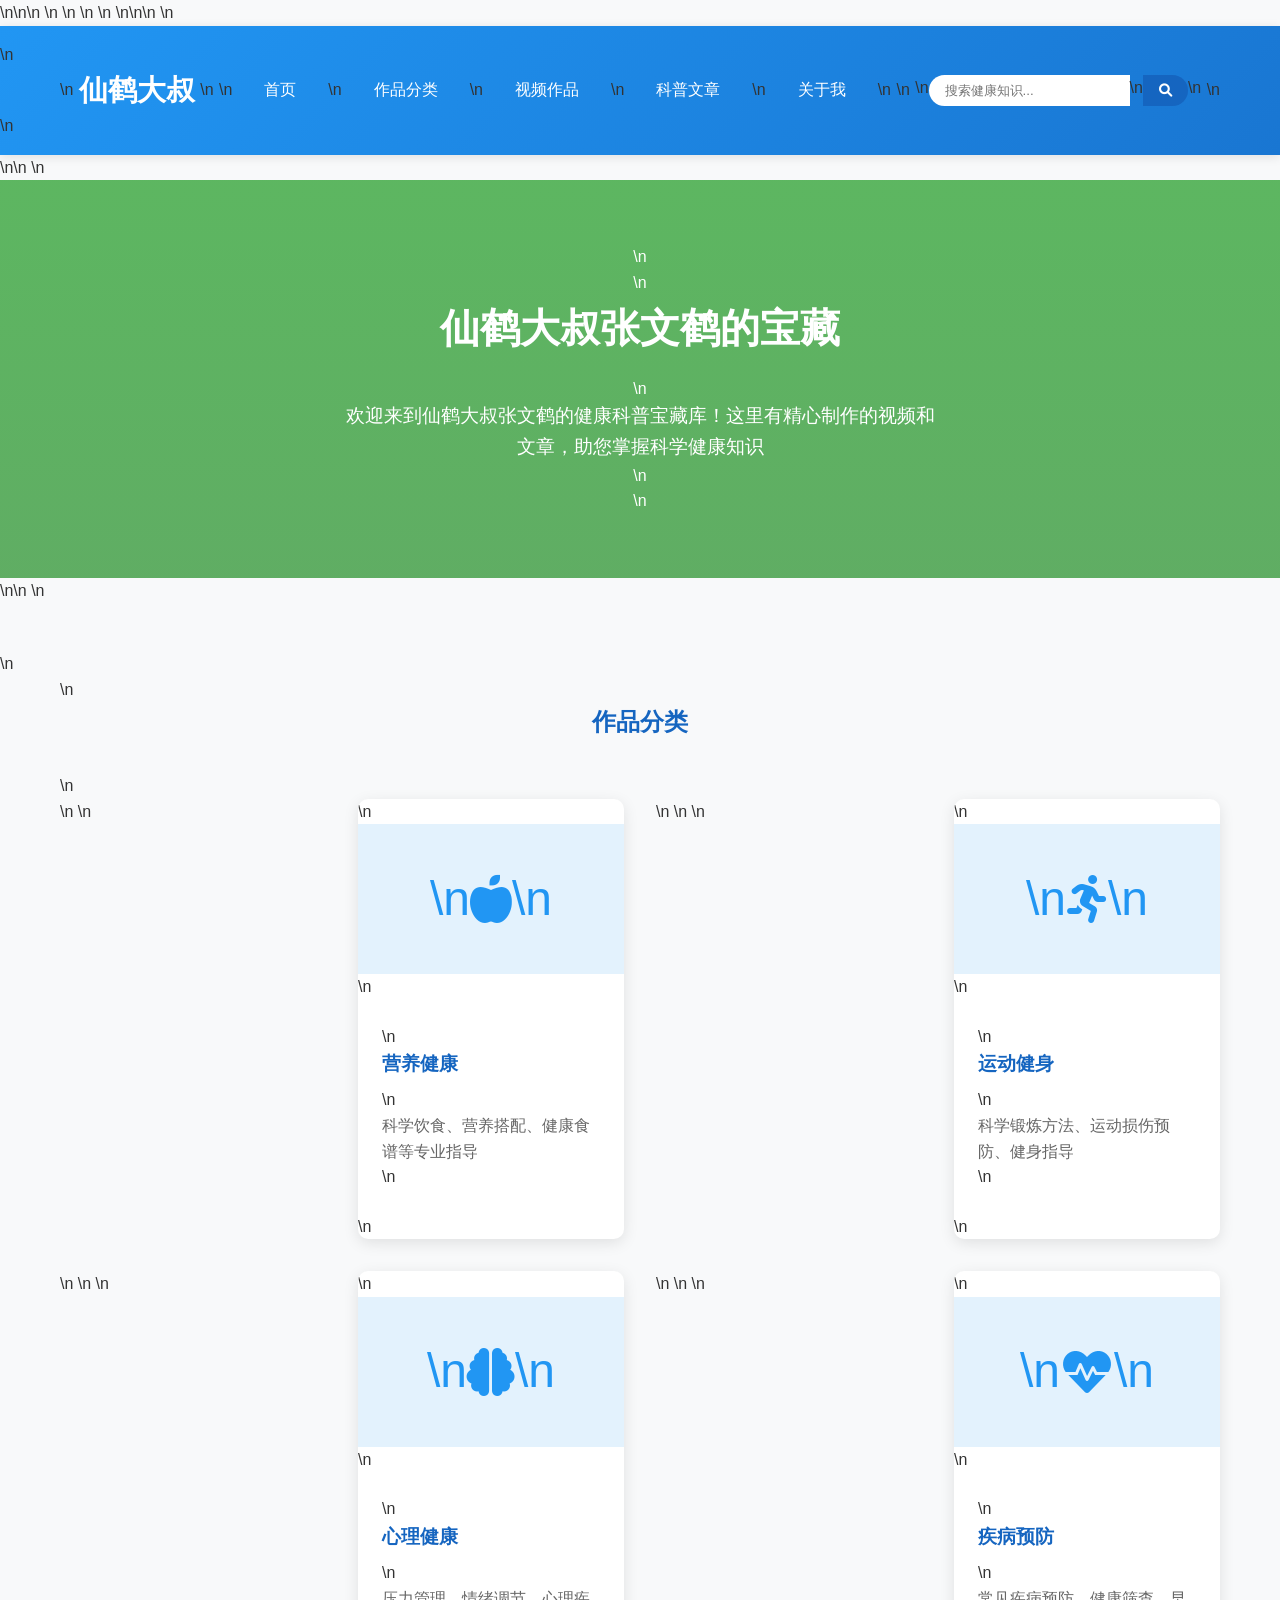
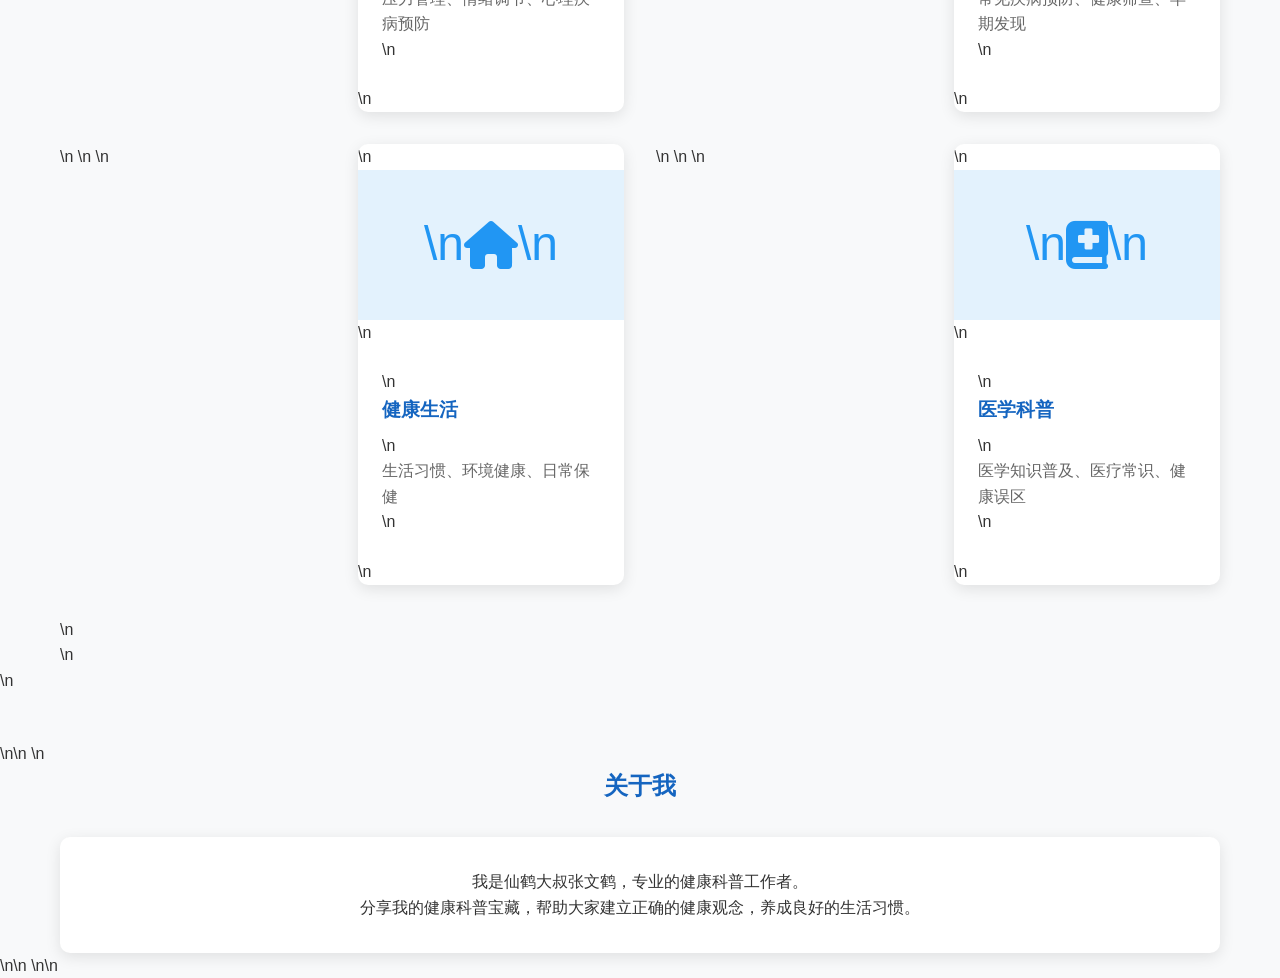
==== index.html @ c6a17303 "Initial commit - 仙鹤大叔张文鹤的宝藏网站" ====
﻿<!DOCTYPE html>\n<html lang="zh-CN">\n<head>\n    <meta charset="UTF-8">\n    <meta name="viewport" content="width=device-width, initial-scale=1.0">\n    <title>仙鹤大叔张文鹤的宝藏 - 健康科普知识宝库</title>\n    <link rel="stylesheet" href="css/style.css">\n    <link rel="stylesheet" href="https://cdnjs.cloudflare.com/ajax/libs/font-awesome/6.0.0/css/all.min.css">\n</head>\n<body>\n    <!-- 导航栏 -->\n    <nav class="navbar">\n        <div class="container navbar-container">\n            <a href="#" class="logo">仙鹤大叔</a>\n            <ul class="nav-menu">\n                <li><a href="#hero">首页</a></li>\n                <li><a href="#categories">作品分类</a></li>\n                <li><a href="pages/videos.html">视频作品</a></li>\n                <li><a href="pages/articles.html">科普文章</a></li>\n                <li><a href="#about">关于我</a></li>\n            </ul>\n            <form class="search-box">\n                <input type="text" class="search-input" placeholder="搜索健康知识...">\n                <button type="submit" class="search-btn"><i class="fas fa-search"></i></button>\n            </form>\n        </div>\n    </nav>\n\n    <!-- 英雄区域 -->\n    <section class="hero" id="hero">\n        <div class="container">\n            <h1>仙鹤大叔张文鹤的宝藏</h1>\n            <p>欢迎来到仙鹤大叔张文鹤的健康科普宝藏库！这里有精心制作的视频和文章，助您掌握科学健康知识</p>\n        </div>\n    </section>\n\n    <!-- 作品分类展示区域 -->\n    <section class="categories" id="categories">\n        <div class="container">\n            <h2 class="section-title">作品分类</h2>\n            <div class="categories-grid">\n                <!-- 营养分类 -->\n                <div class="category-card">\n                    <div class="category-img">\n                        <i class="fas fa-apple-alt"></i>\n                    </div>\n                    <div class="category-content">\n                        <h3>营养健康</h3>\n                        <p>科学饮食、营养搭配、健康食谱等专业指导</p>\n                    </div>\n                </div>\n                \n                <!-- 运动分类 -->\n                <div class="category-card">\n                    <div class="category-img">\n                        <i class="fas fa-running"></i>\n                    </div>\n                    <div class="category-content">\n                        <h3>运动健身</h3>\n                        <p>科学锻炼方法、运动损伤预防、健身指导</p>\n                    </div>\n                </div>\n                \n                <!-- 心理健康分类 -->\n                <div class="category-card">\n                    <div class="category-img">\n                        <i class="fas fa-brain"></i>\n                    </div>\n                    <div class="category-content">\n                        <h3>心理健康</h3>\n                        <p>压力管理、情绪调节、心理疾病预防</p>\n                    </div>\n                </div>\n                \n                <!-- 疾病预防分类 -->\n                <div class="category-card">\n                    <div class="category-img">\n                        <i class="fas fa-heartbeat"></i>\n                    </div>\n                    <div class="category-content">\n                        <h3>疾病预防</h3>\n                        <p>常见疾病预防、健康筛查、早期发现</p>\n                    </div>\n                </div>\n                \n                <!-- 健康生活分类 -->\n                <div class="category-card">\n                    <div class="category-img">\n                        <i class="fas fa-home"></i>\n                    </div>\n                    <div class="category-content">\n                        <h3>健康生活</h3>\n                        <p>生活习惯、环境健康、日常保健</p>\n                    </div>\n                </div>\n                \n                <!-- 其他分类 -->\n                <div class="category-card">\n                    <div class="category-img">\n                        <i class="fas fa-book-medical"></i>\n                    </div>\n                    <div class="category-content">\n                        <h3>医学科普</h3>\n                        <p>医学知识普及、医疗常识、健康误区</p>\n                    </div>\n                </div>\n            </div>\n        </div>\n    </section>\n\n    <!-- 关于我区域 -->\n    <section class="about" id="about"><div class="container"><h2 class="section-title">关于我</h2><div style="text-align: center; padding: 2rem; background: white; border-radius: 10px; box-shadow: 0 4px 15px rgba(0,0,0,0.1);"><p>我是仙鹤大叔张文鹤，专业的健康科普工作者。</p><p>分享我的健康科普宝藏，帮助大家建立正确的健康观念，养成良好的生活习惯。</p></div></div></section>\n\n    <script src="js/main.js"></script>\n</body>\n</html>
---- css/style.css ----
﻿/* 健康科普网站基础样式 */ * { margin: 0; padding: 0; box-sizing: border-box; } body { font-family: 'Microsoft YaHei', Arial, sans-serif; line-height: 1.6; color: #333; background-color: #f8f9fa; } .container { width: 100%; max-width: 1200px; margin: 0 auto; padding: 0 20px; } /* 导航栏样式 */ .navbar { background: linear-gradient(135deg, #2196F3, #1976D2); padding: 1rem 0; position: sticky; top: 0; z-index: 1000; box-shadow: 0 2px 10px rgba(0,0,0,0.1); } .navbar-container { display: flex; justify-content: space-between; align-items: center; } .logo { color: white; font-size: 1.8rem; font-weight: bold; text-decoration: none; } .nav-menu { display: flex; list-style: none; gap: 2rem; } .nav-menu a { color: white; text-decoration: none; font-weight: 500; transition: color 0.3s ease; } .nav-menu a:hover { color: #e3f2fd; } .search-box { display: flex; } .search-input { padding: 0.5rem 1rem; border: none; border-radius: 20px 0 0 20px; outline: none; } .search-btn { background: #1565C0; color: white; border: none; padding: 0.5rem 1rem; border-radius: 0 20px 20px 0; cursor: pointer; } /* 英雄区域 */ .hero { background: linear-gradient(rgba(76, 175, 80, 0.9), rgba(69, 160, 73, 0.85)), url('https://images.unsplash.com/photo-1576091160550-2173dba999ef?ixlib=rb-4.0.3') center/cover; color: white; text-align: center; padding: 4rem 0; } .hero h1 { font-size: 2.5rem; margin-bottom: 1rem; } .hero p { font-size: 1.2rem; max-width: 600px; margin: 0 auto; } /* 分类展示区域 */ .categories { padding: 3rem 0; } .section-title { text-align: center; margin-bottom: 2rem; color: #1565C0; } .categories-grid { display: grid; grid-template-columns: repeat(auto-fit, minmax(250px, 1fr)); gap: 2rem; } .category-card { background: white; border-radius: 10px; overflow: hidden; box-shadow: 0 4px 15px rgba(0,0,0,0.1); transition: transform 0.3s ease, box-shadow 0.3s ease; } .category-card:hover { transform: translateY(-5px); box-shadow: 0 8px 25px rgba(0,0,0,0.15); } .category-img { height: 150px; background: #e3f2fd; display: flex; align-items: center; justify-content: center; color: #2196F3; font-size: 3rem; } .category-content { padding: 1.5rem; } .category-content h3 { margin-bottom: 0.5rem; color: #1565C0; } .category-content p { color: #666; } /* 响应式设计 */ @media (max-width: 768px) { .navbar-container { flex-direction: column; gap: 1rem; } .nav-menu { flex-wrap: wrap; justify-content: center; } .hero h1 { font-size: 2rem; } .hero p { font-size: 1rem; } } @media (max-width: 480px) { .categories-grid { grid-template-columns: 1fr; } .search-box { width: 100%; } .search-input, .search-btn { width: 100%; border-radius: 20px; } }
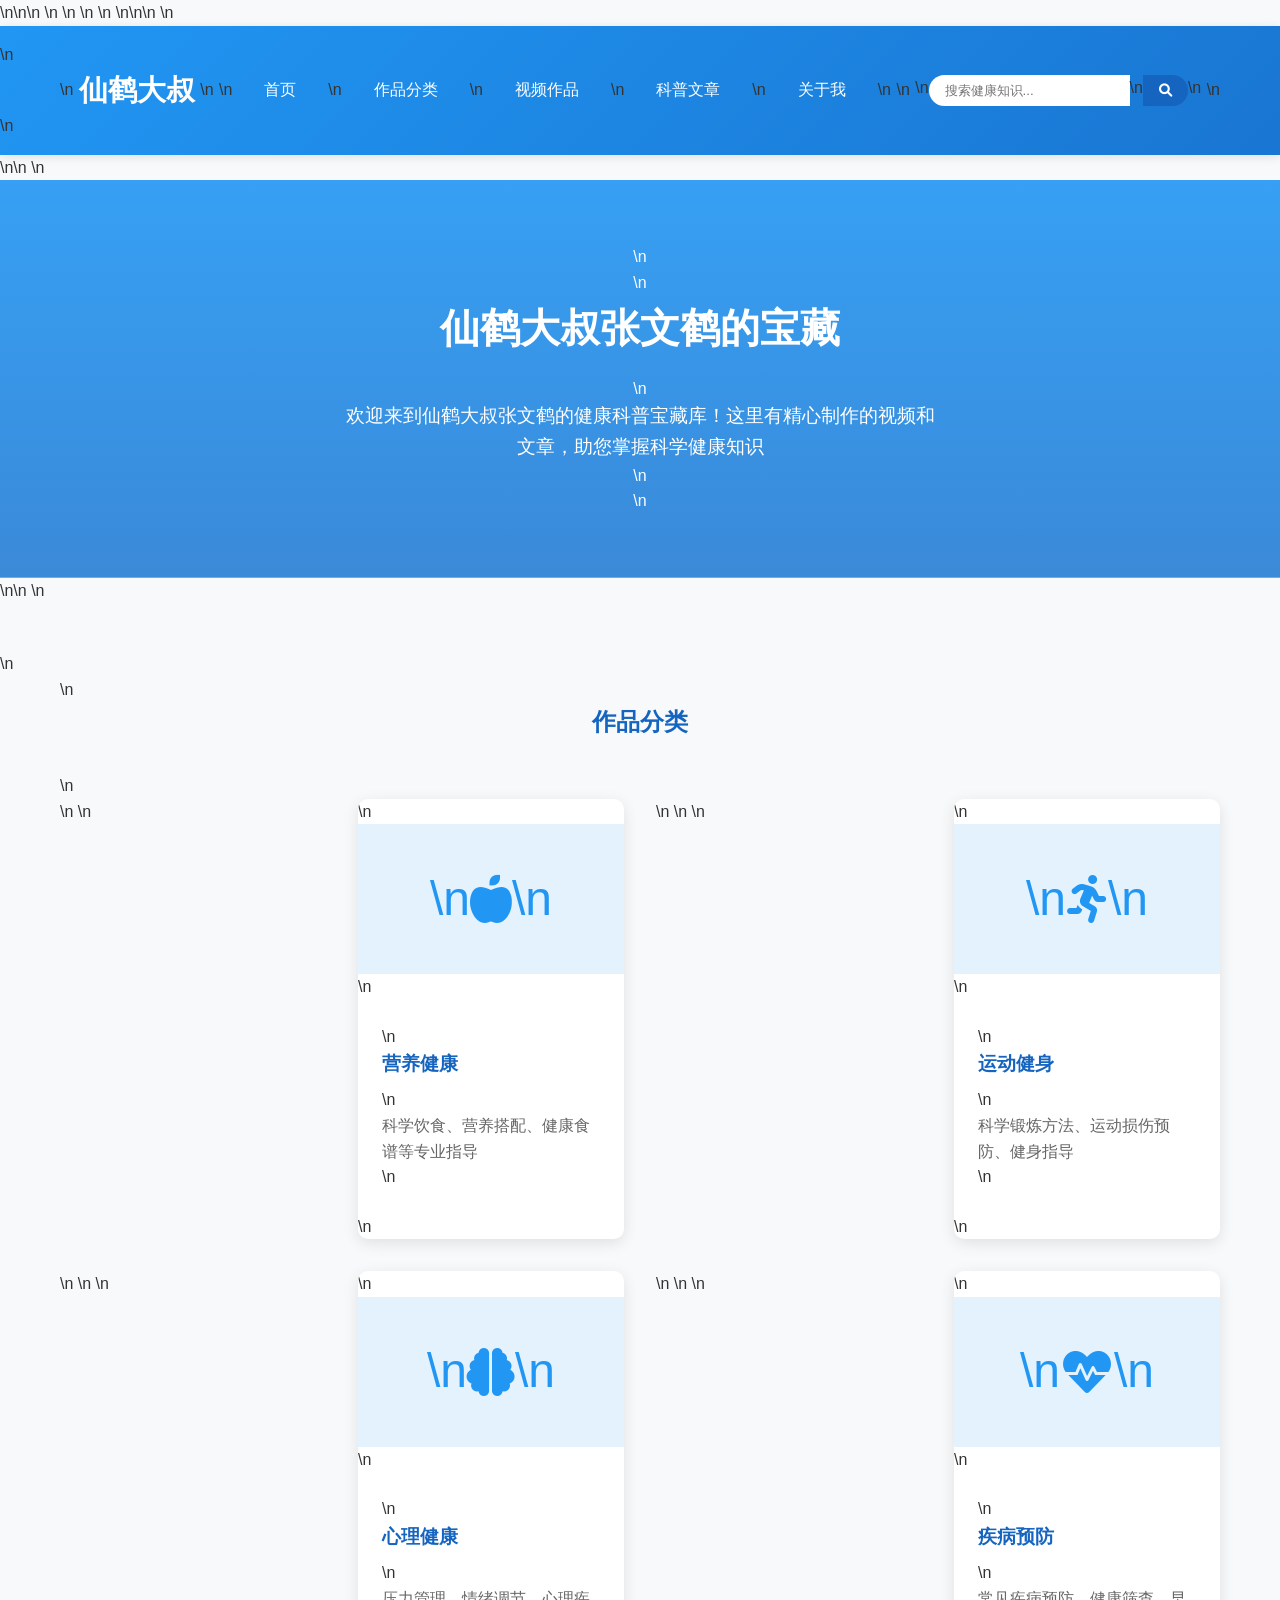
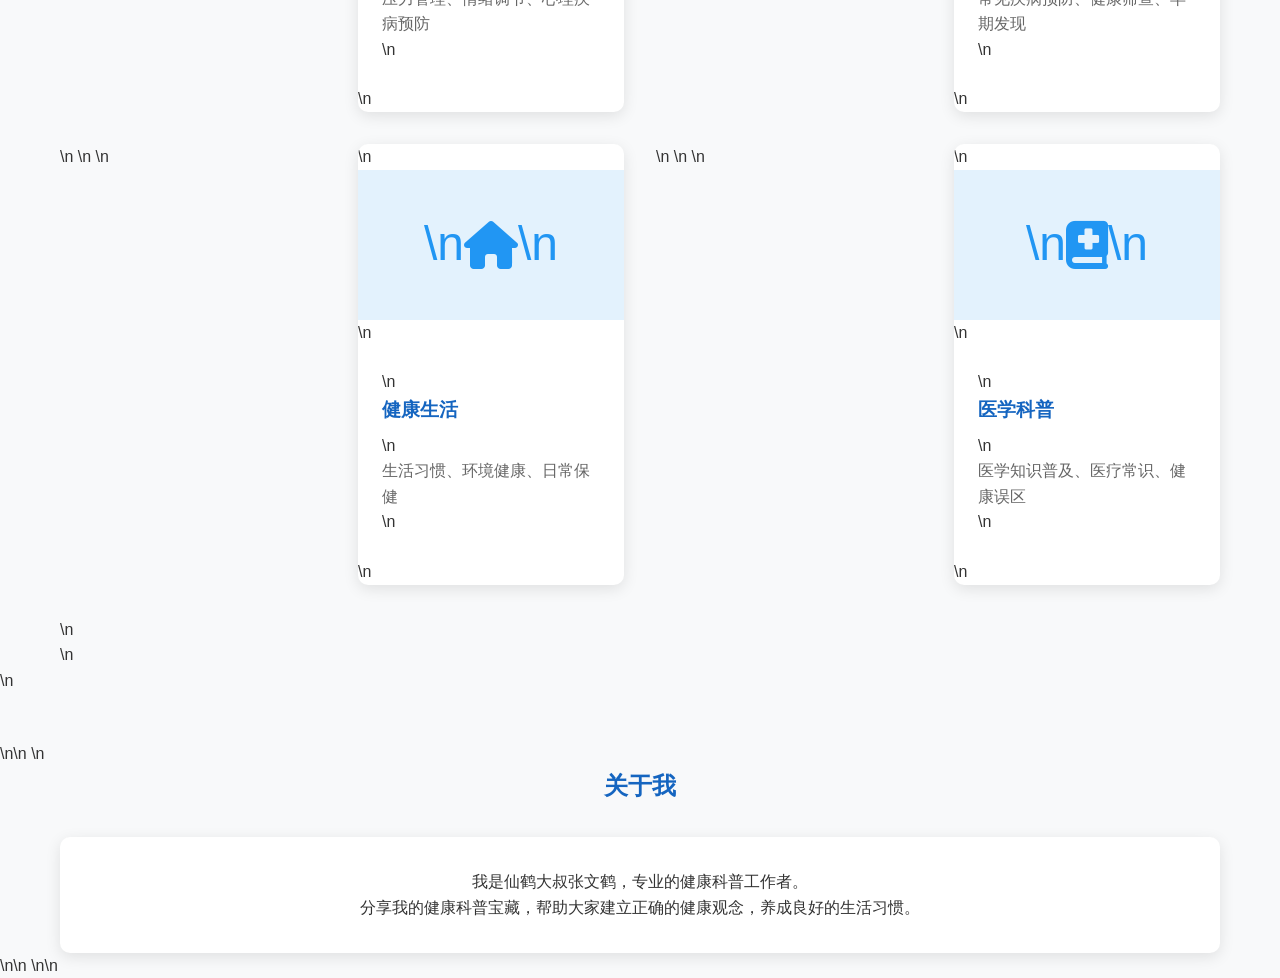
==== commit 69d3c21e: "Fix encoding issues and clean up乱码" ====
--- a/index.html
+++ b/index.html
@@ -3,3 +3,4 @@
 
 
 
+
--- a/css/style.css
+++ b/css/style.css
@@ -1,2 +1,3 @@
-﻿/* 健康科普网站基础样式 */ * { margin: 0; padding: 0; box-sizing: border-box; } body { font-family: 'Microsoft YaHei', Arial, sans-serif; line-height: 1.6; color: #333; background-color: #f8f9fa; } .container { width: 100%; max-width: 1200px; margin: 0 auto; padding: 0 20px; } /* 导航栏样式 */ .navbar { background: linear-gradient(135deg, #2196F3, #1976D2); padding: 1rem 0; position: sticky; top: 0; z-index: 1000; box-shadow: 0 2px 10px rgba(0,0,0,0.1); } .navbar-container { display: flex; justify-content: space-between; align-items: center; } .logo { color: white; font-size: 1.8rem; font-weight: bold; text-decoration: none; } .nav-menu { display: flex; list-style: none; gap: 2rem; } .nav-menu a { color: white; text-decoration: none; font-weight: 500; transition: color 0.3s ease; } .nav-menu a:hover { color: #e3f2fd; } .search-box { display: flex; } .search-input { padding: 0.5rem 1rem; border: none; border-radius: 20px 0 0 20px; outline: none; } .search-btn { background: #1565C0; color: white; border: none; padding: 0.5rem 1rem; border-radius: 0 20px 20px 0; cursor: pointer; } /* 英雄区域 */ .hero { background: linear-gradient(rgba(76, 175, 80, 0.9), rgba(69, 160, 73, 0.85)), url('https://images.unsplash.com/photo-1576091160550-2173dba999ef?ixlib=rb-4.0.3') center/cover; color: white; text-align: center; padding: 4rem 0; } .hero h1 { font-size: 2.5rem; margin-bottom: 1rem; } .hero p { font-size: 1.2rem; max-width: 600px; margin: 0 auto; } /* 分类展示区域 */ .categories { padding: 3rem 0; } .section-title { text-align: center; margin-bottom: 2rem; color: #1565C0; } .categories-grid { display: grid; grid-template-columns: repeat(auto-fit, minmax(250px, 1fr)); gap: 2rem; } .category-card { background: white; border-radius: 10px; overflow: hidden; box-shadow: 0 4px 15px rgba(0,0,0,0.1); transition: transform 0.3s ease, box-shadow 0.3s ease; } .category-card:hover { transform: translateY(-5px); box-shadow: 0 8px 25px rgba(0,0,0,0.15); } .category-img { height: 150px; background: #e3f2fd; display: flex; align-items: center; justify-content: center; color: #2196F3; font-size: 3rem; } .category-content { padding: 1.5rem; } .category-content h3 { margin-bottom: 0.5rem; color: #1565C0; } .category-content p { color: #666; } /* 响应式设计 */ @media (max-width: 768px) { .navbar-container { flex-direction: column; gap: 1rem; } .nav-menu { flex-wrap: wrap; justify-content: center; } .hero h1 { font-size: 2rem; } .hero p { font-size: 1rem; } } @media (max-width: 480px) { .categories-grid { grid-template-columns: 1fr; } .search-box { width: 100%; } .search-input, .search-btn { width: 100%; border-radius: 20px; } }
+﻿/* 健康科普网站基础样式 */ * { margin: 0; padding: 0; box-sizing: border-box; } body { font-family: 'Microsoft YaHei', Arial, sans-serif; line-height: 1.6; color: #333; background-color: #f8f9fa; } .container { width: 100%; max-width: 1200px; margin: 0 auto; padding: 0 20px; } /* 导航栏样式 */ .navbar { background: linear-gradient(135deg, #2196F3, #1976D2); padding: 1rem 0; position: sticky; top: 0; z-index: 1000; box-shadow: 0 2px 10px rgba(0,0,0,0.1); } .navbar-container { display: flex; justify-content: space-between; align-items: center; } .logo { color: white; font-size: 1.8rem; font-weight: bold; text-decoration: none; } .nav-menu { display: flex; list-style: none; gap: 2rem; } .nav-menu a { color: white; text-decoration: none; font-weight: 500; transition: color 0.3s ease; } .nav-menu a:hover { color: #e3f2fd; } .search-box { display: flex; } .search-input { padding: 0.5rem 1rem; border: none; border-radius: 20px 0 0 20px; outline: none; } .search-btn { background: #1565C0; color: white; border: none; padding: 0.5rem 1rem; border-radius: 0 20px 20px 0; cursor: pointer; } /* 英雄区域 */ .hero { background: linear-gradient(rgba(33, 150, 243, 0.9), rgba(25, 118, 210, 0.85)) center/cover; color: white; text-align: center; padding: 4rem 0; } .hero h1 { font-size: 2.5rem; margin-bottom: 1rem; } .hero p { font-size: 1.2rem; max-width: 600px; margin: 0 auto; } /* 分类展示区域 */ .categories { padding: 3rem 0; } .section-title { text-align: center; margin-bottom: 2rem; color: #1565C0; } .categories-grid { display: grid; grid-template-columns: repeat(auto-fit, minmax(250px, 1fr)); gap: 2rem; } .category-card { background: white; border-radius: 10px; overflow: hidden; box-shadow: 0 4px 15px rgba(0,0,0,0.1); transition: transform 0.3s ease, box-shadow 0.3s ease; } .category-card:hover { transform: translateY(-5px); box-shadow: 0 8px 25px rgba(0,0,0,0.15); } .category-img { height: 150px; background: #e3f2fd; display: flex; align-items: center; justify-content: center; color: #2196F3; font-size: 3rem; } .category-content { padding: 1.5rem; } .category-content h3 { margin-bottom: 0.5rem; color: #1565C0; } .category-content p { color: #666; } /* 响应式设计 */ @media (max-width: 768px) { .navbar-container { flex-direction: column; gap: 1rem; } .nav-menu { flex-wrap: wrap; justify-content: center; } .hero h1 { font-size: 2rem; } .hero p { font-size: 1rem; } } @media (max-width: 480px) { .categories-grid { grid-template-columns: 1fr; } .search-box { width: 100%; } .search-input, .search-btn { width: 100%; border-radius: 20px; } }
 
+
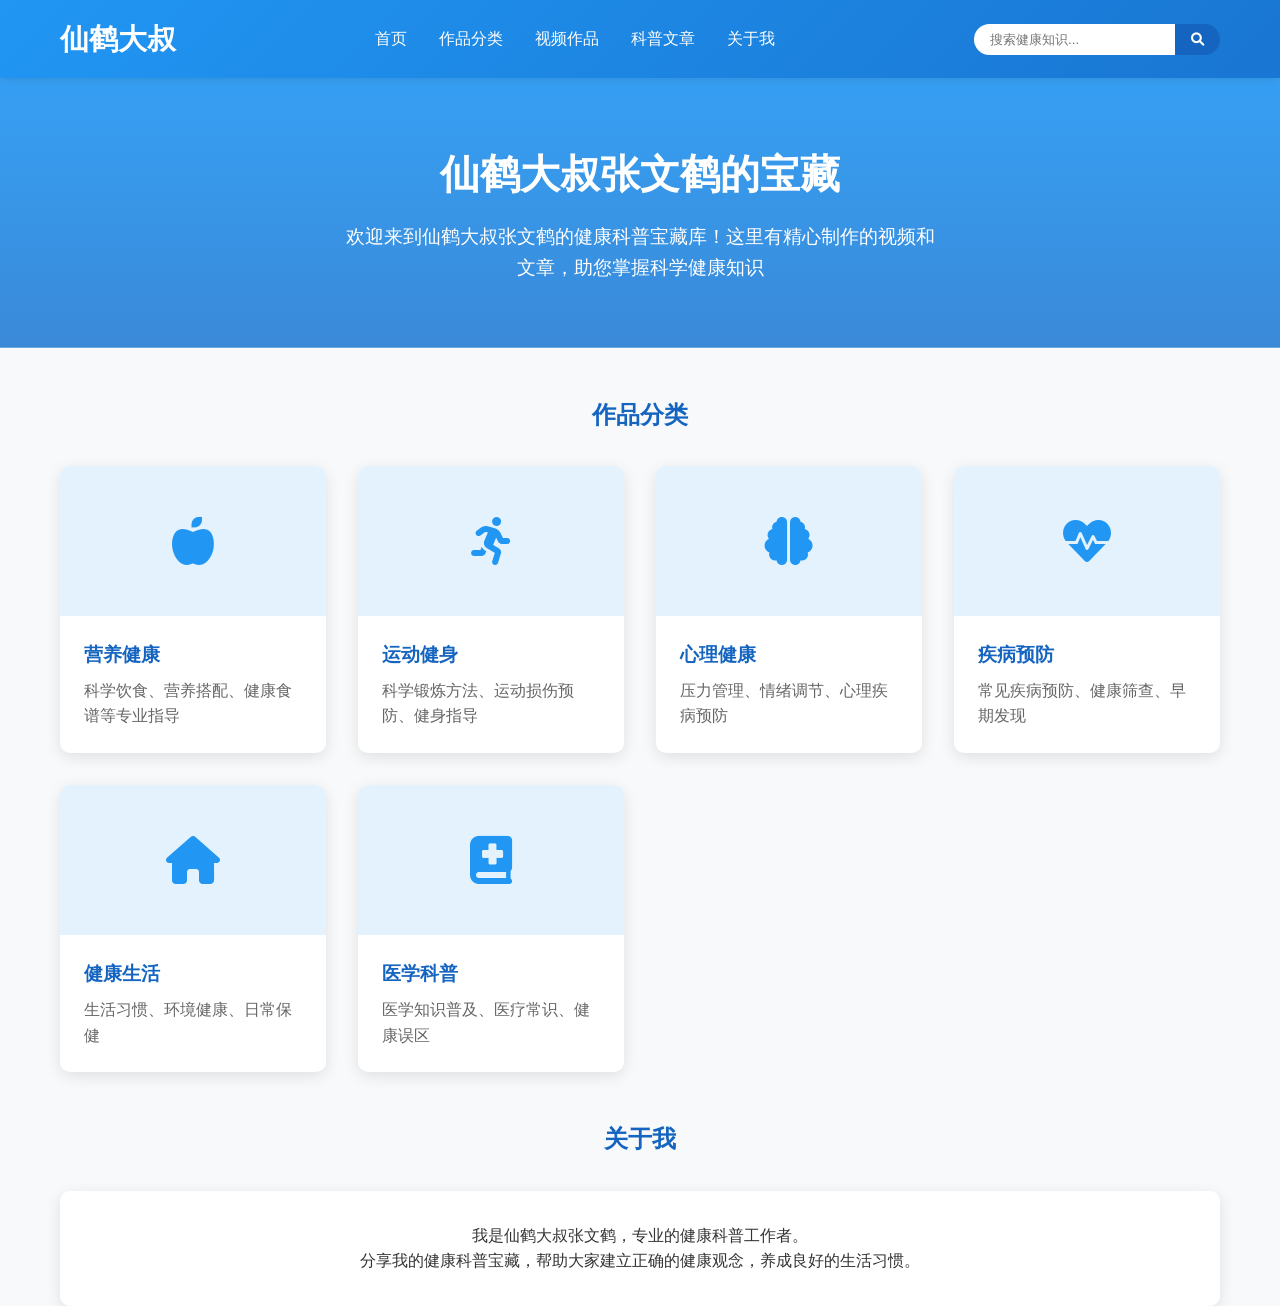
==== commit 9bd9c8be: "Add 鹤叔商品 to navigation" ====
--- a/index.html
+++ b/index.html
@@ -1,6 +1,123 @@
-﻿<!DOCTYPE html>\n<html lang="zh-CN">\n<head>\n    <meta charset="UTF-8">\n    <meta name="viewport" content="width=device-width, initial-scale=1.0">\n    <title>仙鹤大叔张文鹤的宝藏 - 健康科普知识宝库</title>\n    <link rel="stylesheet" href="css/style.css">\n    <link rel="stylesheet" href="https://cdnjs.cloudflare.com/ajax/libs/font-awesome/6.0.0/css/all.min.css">\n</head>\n<body>\n    <!-- 导航栏 -->\n    <nav class="navbar">\n        <div class="container navbar-container">\n            <a href="#" class="logo">仙鹤大叔</a>\n            <ul class="nav-menu">\n                <li><a href="#hero">首页</a></li>\n                <li><a href="#categories">作品分类</a></li>\n                <li><a href="pages/videos.html">视频作品</a></li>\n                <li><a href="pages/articles.html">科普文章</a></li>\n                <li><a href="#about">关于我</a></li>\n            </ul>\n            <form class="search-box">\n                <input type="text" class="search-input" placeholder="搜索健康知识...">\n                <button type="submit" class="search-btn"><i class="fas fa-search"></i></button>\n            </form>\n        </div>\n    </nav>\n\n    <!-- 英雄区域 -->\n    <section class="hero" id="hero">\n        <div class="container">\n            <h1>仙鹤大叔张文鹤的宝藏</h1>\n            <p>欢迎来到仙鹤大叔张文鹤的健康科普宝藏库！这里有精心制作的视频和文章，助您掌握科学健康知识</p>\n        </div>\n    </section>\n\n    <!-- 作品分类展示区域 -->\n    <section class="categories" id="categories">\n        <div class="container">\n            <h2 class="section-title">作品分类</h2>\n            <div class="categories-grid">\n                <!-- 营养分类 -->\n                <div class="category-card">\n                    <div class="category-img">\n                        <i class="fas fa-apple-alt"></i>\n                    </div>\n                    <div class="category-content">\n                        <h3>营养健康</h3>\n                        <p>科学饮食、营养搭配、健康食谱等专业指导</p>\n                    </div>\n                </div>\n                \n                <!-- 运动分类 -->\n                <div class="category-card">\n                    <div class="category-img">\n                        <i class="fas fa-running"></i>\n                    </div>\n                    <div class="category-content">\n                        <h3>运动健身</h3>\n                        <p>科学锻炼方法、运动损伤预防、健身指导</p>\n                    </div>\n                </div>\n                \n                <!-- 心理健康分类 -->\n                <div class="category-card">\n                    <div class="category-img">\n                        <i class="fas fa-brain"></i>\n                    </div>\n                    <div class="category-content">\n                        <h3>心理健康</h3>\n                        <p>压力管理、情绪调节、心理疾病预防</p>\n                    </div>\n                </div>\n                \n                <!-- 疾病预防分类 -->\n                <div class="category-card">\n                    <div class="category-img">\n                        <i class="fas fa-heartbeat"></i>\n                    </div>\n                    <div class="category-content">\n                        <h3>疾病预防</h3>\n                        <p>常见疾病预防、健康筛查、早期发现</p>\n                    </div>\n                </div>\n                \n                <!-- 健康生活分类 -->\n                <div class="category-card">\n                    <div class="category-img">\n                        <i class="fas fa-home"></i>\n                    </div>\n                    <div class="category-content">\n                        <h3>健康生活</h3>\n                        <p>生活习惯、环境健康、日常保健</p>\n                    </div>\n                </div>\n                \n                <!-- 其他分类 -->\n                <div class="category-card">\n                    <div class="category-img">\n                        <i class="fas fa-book-medical"></i>\n                    </div>\n                    <div class="category-content">\n                        <h3>医学科普</h3>\n                        <p>医学知识普及、医疗常识、健康误区</p>\n                    </div>\n                </div>\n            </div>\n        </div>\n    </section>\n\n    <!-- 关于我区域 -->\n    <section class="about" id="about"><div class="container"><h2 class="section-title">关于我</h2><div style="text-align: center; padding: 2rem; background: white; border-radius: 10px; box-shadow: 0 4px 15px rgba(0,0,0,0.1);"><p>我是仙鹤大叔张文鹤，专业的健康科普工作者。</p><p>分享我的健康科普宝藏，帮助大家建立正确的健康观念，养成良好的生活习惯。</p></div></div></section>\n\n    <script src="js/main.js"></script>\n</body>\n</html>
+﻿<!DOCTYPE html>
+<html lang="zh-CN">
+<head>
+    <meta charset="UTF-8">
+    <meta name="viewport" content="width=device-width, initial-scale=1.0">
+    <title>仙鹤大叔张文鹤的宝藏 - 健康科普知识宝库</title>
+    <link rel="stylesheet" href="css/style.css">
+    <link rel="stylesheet" href="https://cdnjs.cloudflare.com/ajax/libs/font-awesome/6.0.0/css/all.min.css">
+</head>
+<body>
+    <!-- 导航栏 -->
+    <nav class="navbar">
+        <div class="container navbar-container">
+            <a href="#" class="logo">仙鹤大叔</a>
+            <ul class="nav-menu">
+                <li><a href="#hero">首页</a></li>
+                <li><a href="#categories">作品分类</a></li>
+                <li><a href="pages/videos.html">视频作品</a></li>
+                <li><a href="pages/articles.html">科普文章</a></li>
+                <li><a href="#about">关于我</a></li>
+            </ul>
+            <form class="search-box">
+                <input type="text" class="search-input" placeholder="搜索健康知识...">
+                <button type="submit" class="search-btn"><i class="fas fa-search"></i></button>
+            </form>
+        </div>
+    </nav>
+
+    <!-- 英雄区域 -->
+    <section class="hero" id="hero">
+        <div class="container">
+            <h1>仙鹤大叔张文鹤的宝藏</h1>
+            <p>欢迎来到仙鹤大叔张文鹤的健康科普宝藏库！这里有精心制作的视频和文章，助您掌握科学健康知识</p>
+        </div>
+    </section>
+
+    <!-- 作品分类展示区域 -->
+    <section class="categories" id="categories">
+        <div class="container">
+            <h2 class="section-title">作品分类</h2>
+            <div class="categories-grid">
+                <!-- 营养分类 -->
+                <div class="category-card">
+                    <div class="category-img">
+                        <i class="fas fa-apple-alt"></i>
+                    </div>
+                    <div class="category-content">
+                        <h3>营养健康</h3>
+                        <p>科学饮食、营养搭配、健康食谱等专业指导</p>
+                    </div>
+                </div>
+                
+                <!-- 运动分类 -->
+                <div class="category-card">
+                    <div class="category-img">
+                        <i class="fas fa-running"></i>
+                    </div>
+                    <div class="category-content">
+                        <h3>运动健身</h3>
+                        <p>科学锻炼方法、运动损伤预防、健身指导</p>
+                    </div>
+                </div>
+                
+                <!-- 心理健康分类 -->
+                <div class="category-card">
+                    <div class="category-img">
+                        <i class="fas fa-brain"></i>
+                    </div>
+                    <div class="category-content">
+                        <h3>心理健康</h3>
+                        <p>压力管理、情绪调节、心理疾病预防</p>
+                    </div>
+                </div>
+                
+                <!-- 疾病预防分类 -->
+                <div class="category-card">
+                    <div class="category-img">
+                        <i class="fas fa-heartbeat"></i>
+                    </div>
+                    <div class="category-content">
+                        <h3>疾病预防</h3>
+                        <p>常见疾病预防、健康筛查、早期发现</p>
+                    </div>
+                </div>
+                
+                <!-- 健康生活分类 -->
+                <div class="category-card">
+                    <div class="category-img">
+                        <i class="fas fa-home"></i>
+                    </div>
+                    <div class="category-content">
+                        <h3>健康生活</h3>
+                        <p>生活习惯、环境健康、日常保健</p>
+                    </div>
+                </div>
+                
+                <!-- 其他分类 -->
+                <div class="category-card">
+                    <div class="category-img">
+                        <i class="fas fa-book-medical"></i>
+                    </div>
+                    <div class="category-content">
+                        <h3>医学科普</h3>
+                        <p>医学知识普及、医疗常识、健康误区</p>
+                    </div>
+                </div>
+            </div>
+        </div>
+    </section>
+
+    <!-- 关于我区域 -->
+    <section class="about" id="about"><div class="container"><h2 class="section-title">关于我</h2><div style="text-align: center; padding: 2rem; background: white; border-radius: 10px; box-shadow: 0 4px 15px rgba(0,0,0,0.1);"><p>我是仙鹤大叔张文鹤，专业的健康科普工作者。</p><p>分享我的健康科普宝藏，帮助大家建立正确的健康观念，养成良好的生活习惯。</p></div></div></section>
+
+    <script src="js/main.js"></script>
+</body>
+</html>
 
 
 
 
 
+
+
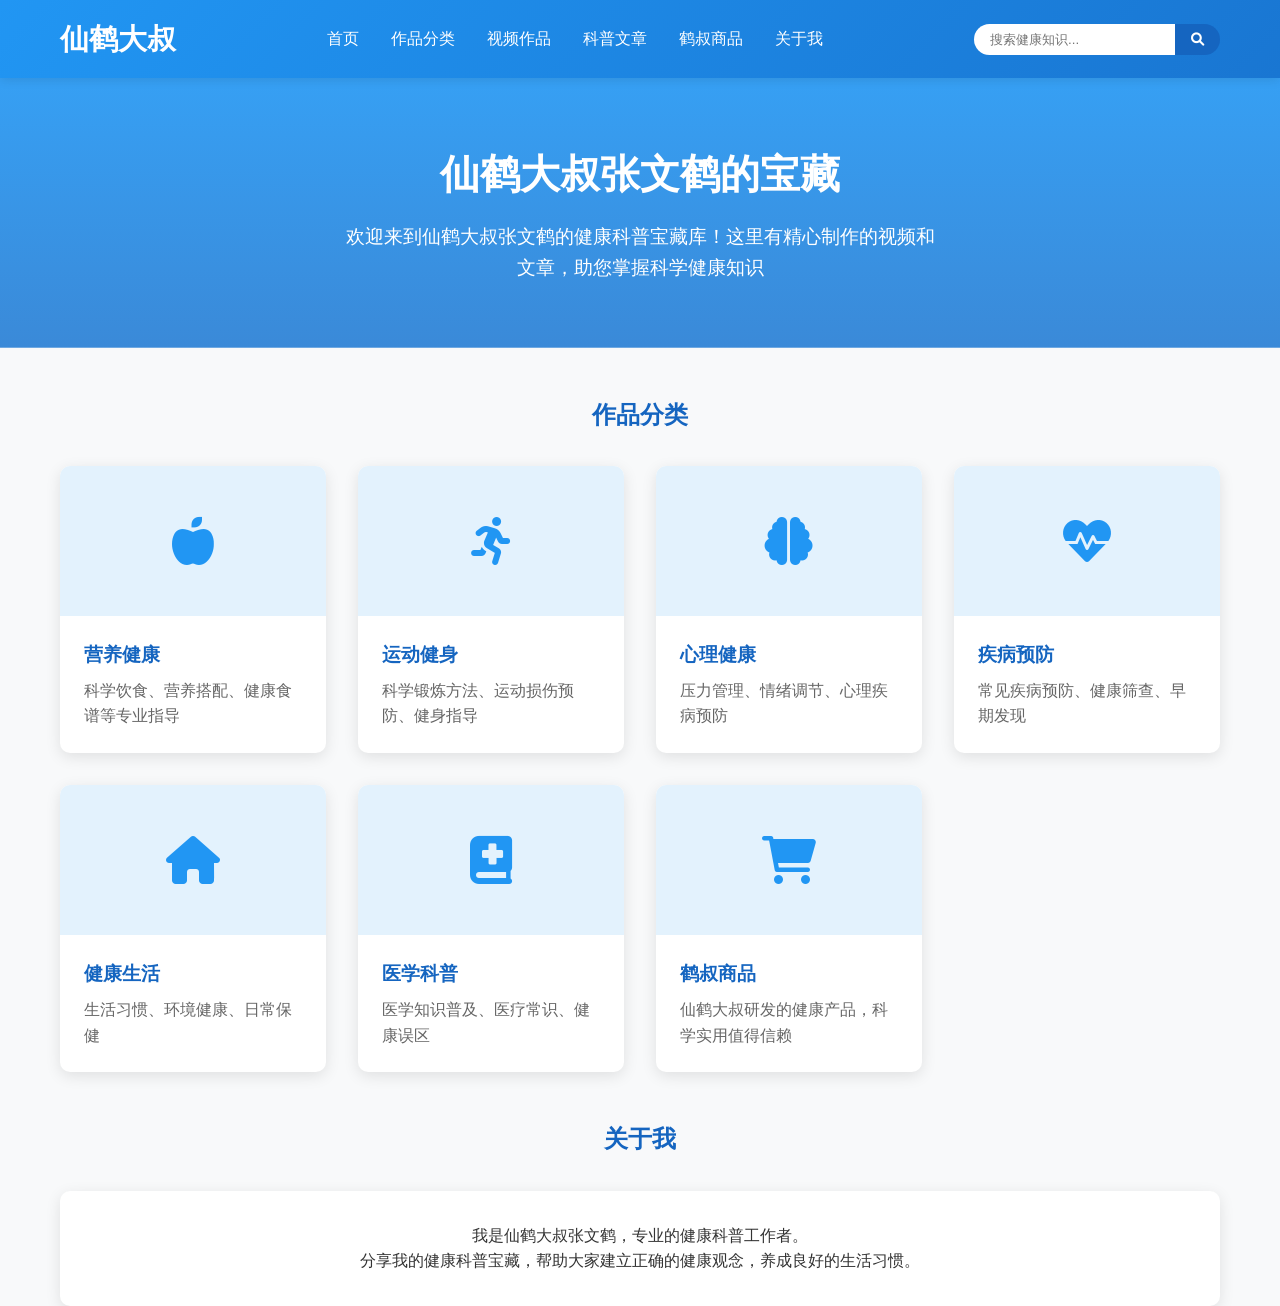
==== commit fb22e6cd: "Fix: Complete 鹤叔商品 implementation with full navigation" ====
--- a/index.html
+++ b/index.html
@@ -17,6 +17,7 @@
                 <li><a href="#categories">作品分类</a></li>
                 <li><a href="pages/videos.html">视频作品</a></li>
                 <li><a href="pages/articles.html">科普文章</a></li>
+                <li><a href="pages/products.html">鹤叔商品</a></li>
                 <li><a href="#about">关于我</a></li>
             </ul>
             <form class="search-box">
@@ -94,7 +95,7 @@
                     </div>
                 </div>
                 
-                <!-- 其他分类 -->
+                <!-- 医学科普分类 -->
                 <div class="category-card">
                     <div class="category-img">
                         <i class="fas fa-book-medical"></i>
@@ -102,6 +103,17 @@
                     <div class="category-content">
                         <h3>医学科普</h3>
                         <p>医学知识普及、医疗常识、健康误区</p>
+                    </div>
+                </div>
+                
+                <!-- 鹤叔商品分类 -->
+                <div class="category-card">
+                    <div class="category-img">
+                        <i class="fas fa-shopping-cart"></i>
+                    </div>
+                    <div class="category-content">
+                        <h3>鹤叔商品</h3>
+                        <p>仙鹤大叔研发的健康产品，科学实用值得信赖</p>
                     </div>
                 </div>
             </div>
@@ -114,10 +126,3 @@
     <script src="js/main.js"></script>
 </body>
 </html>
-
-
-
-
-
-
-
